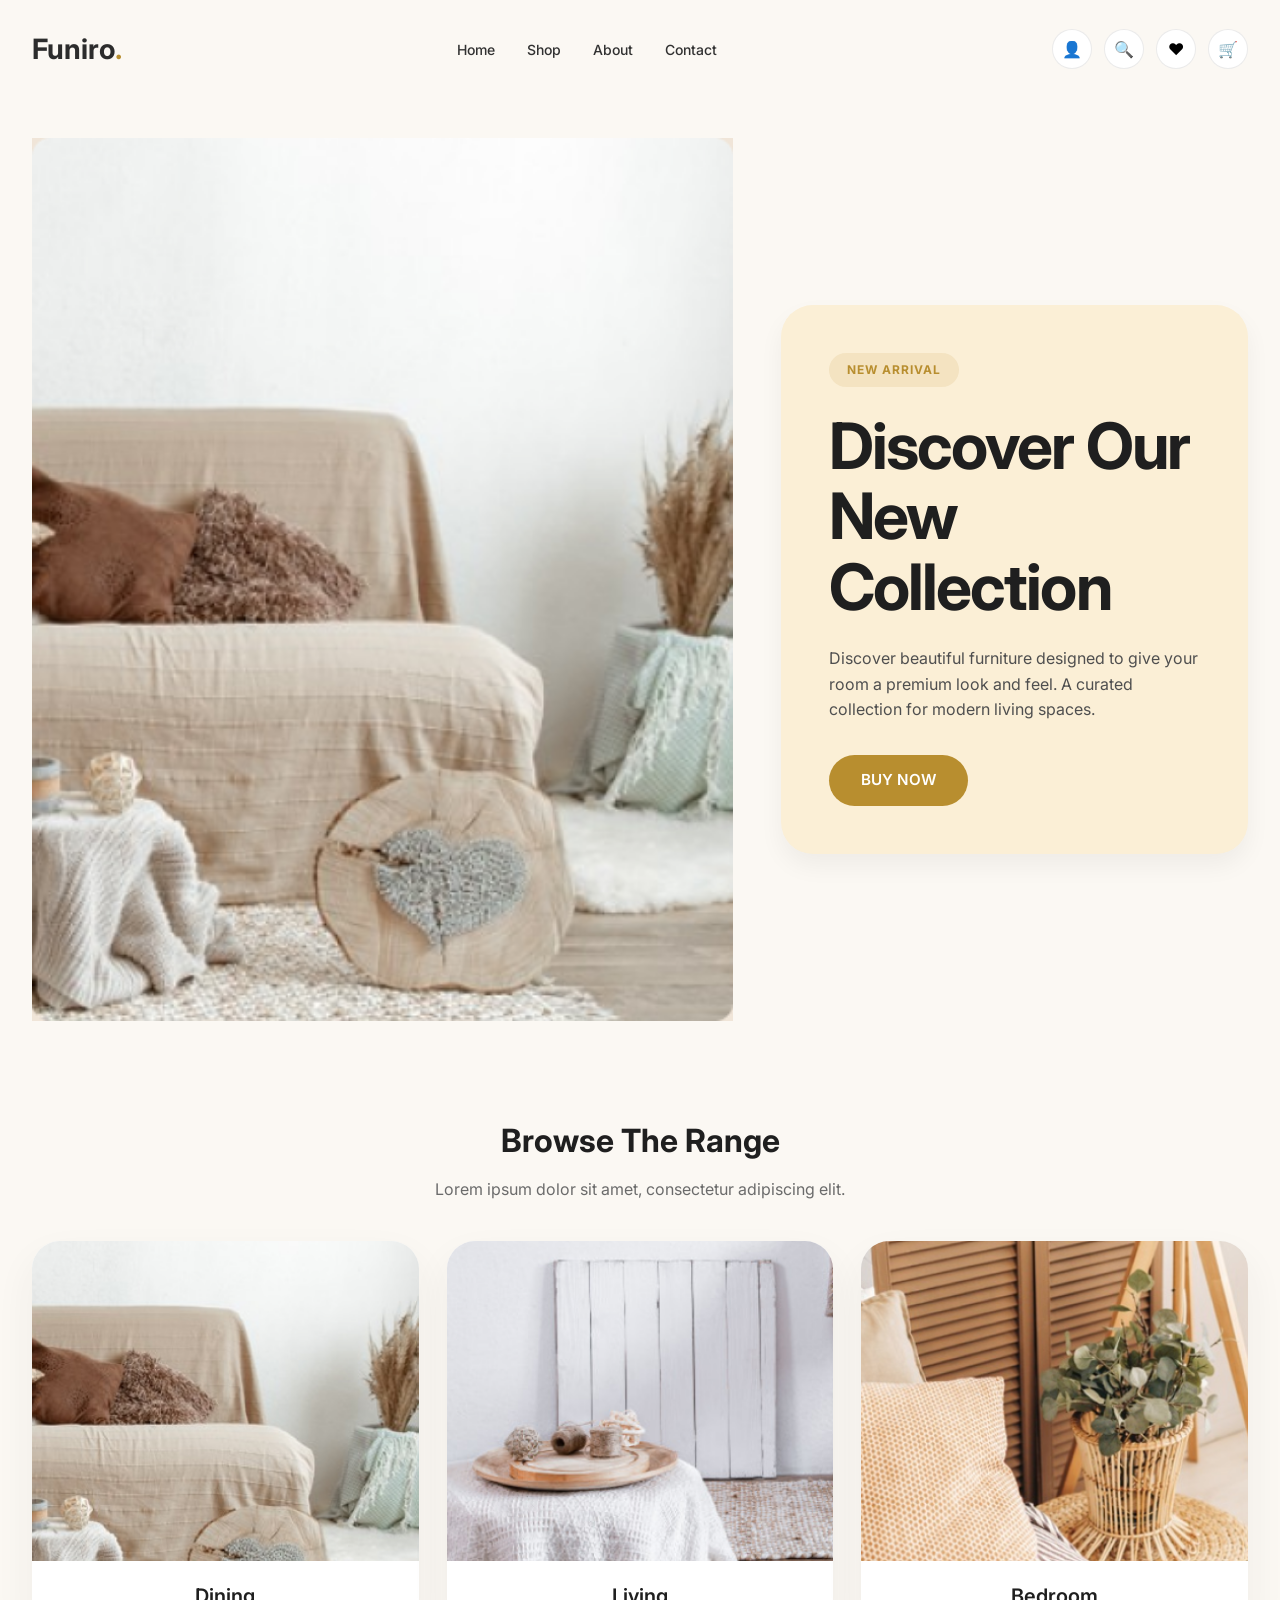
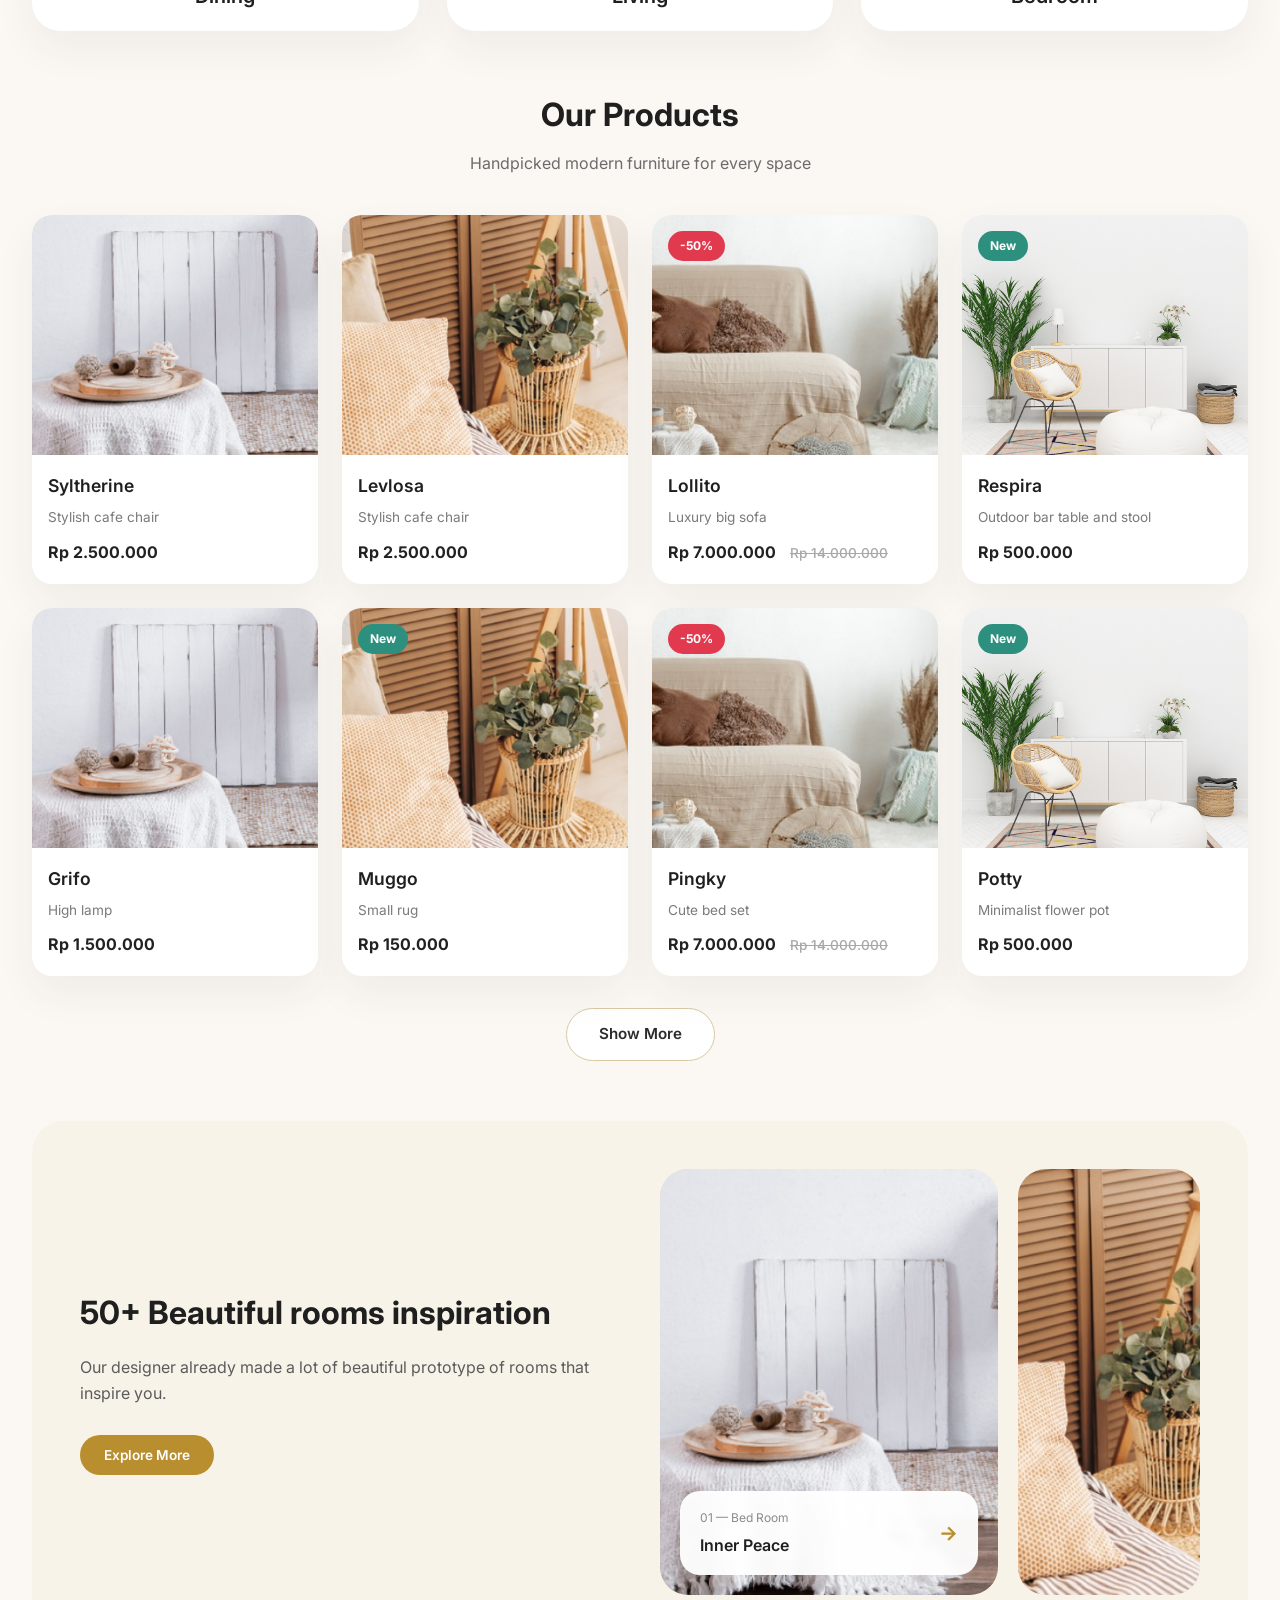
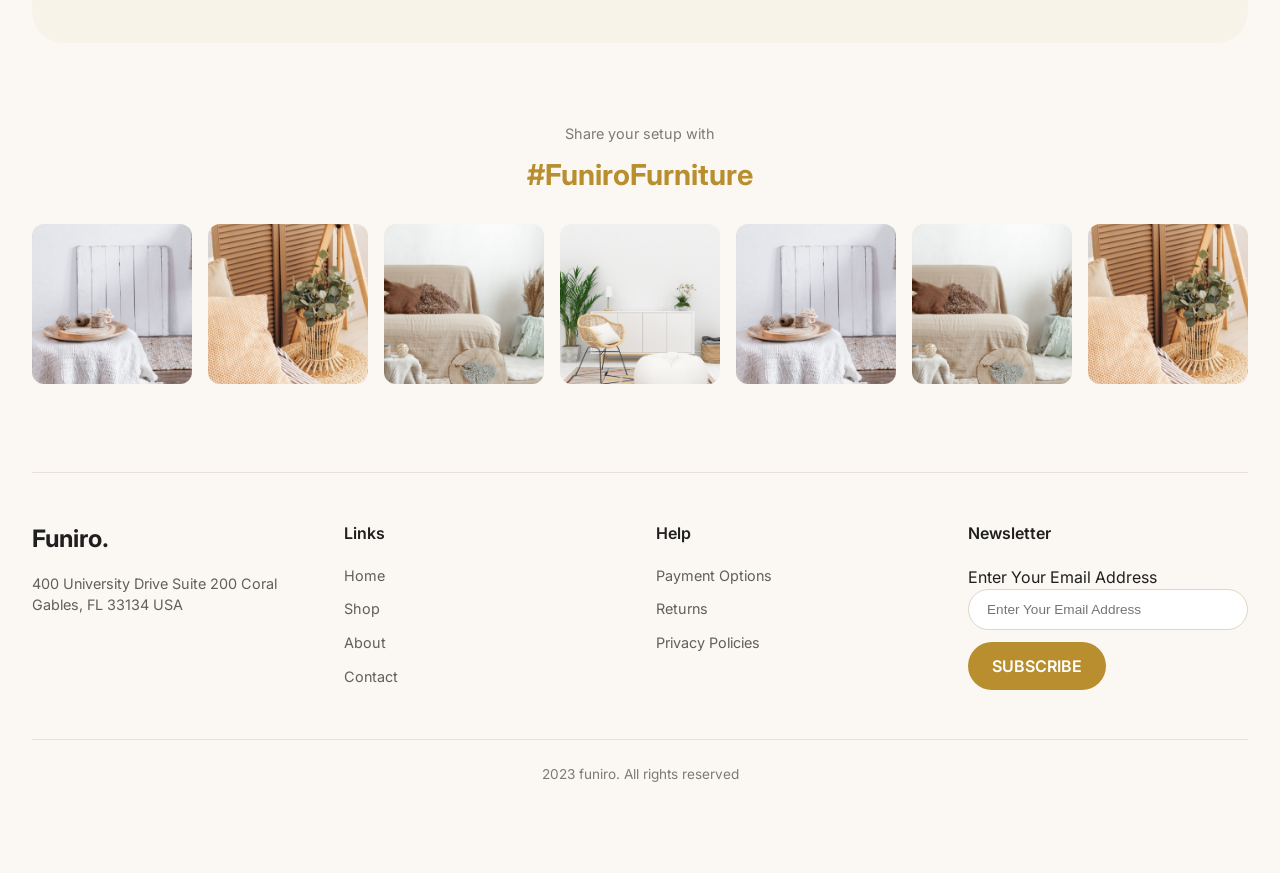
==== html/index.html @ c73a45d3 "first commit" ====
﻿<!DOCTYPE html>
<html lang="en">
<head>
  <meta charset="UTF-8">
  <meta name="viewport" content="width=device-width, initial-scale=1.0">
  <title>Funiro — Discover Modern Furniture</title>
  <link href="https://fonts.googleapis.com/css2?family=Inter:wght@300;400;500;600;700&display=swap" rel="stylesheet">
  <link rel="stylesheet" href="../css/sytles.css">
</head>
<body>
  <div class="page-container">
    <header class="site-header">
      <div class="brand-wrap">
        <div class="logo">Funiro<span>.</span></div>
      </div>
      <nav class="main-nav">
        <a href="#">Home</a>
        <a href="#">Shop</a>
        <a href="#">About</a>
        <a href="#">Contact</a>
      </nav>
      <div class="header-actions">
        <button class="icon-btn" aria-label="Account">👤</button>
        <button class="icon-btn" aria-label="Search">🔍</button>
        <button class="icon-btn" aria-label="Favorites">♥</button>
        <button class="icon-btn" aria-label="Cart">🛒</button>
      </div>
    </header>

    <section class="hero-section">
      <div class="hero-image-wrap">
        <img src="../images/Image-living%20room.png" alt="Modern furniture setup" />
      </div>
      <div class="hero-copy">
        <div class="hero-copy-card">
          <span class="hero-label">New Arrival</span>
          <h1>Discover Our New Collection</h1>
          <p>Discover beautiful furniture designed to give your room a premium look and feel. A curated collection for modern living spaces.</p>
          <a href="#" class="btn btn-primary">BUY NOW</a>
        </div>
      </div>
    </section>

    <section class="section-block">
      <div class="section-heading">
        <h2>Browse The Range</h2>
        <p>Lorem ipsum dolor sit amet, consectetur adipiscing elit.</p>
      </div>
      <div class="range-grid">
        <article class="range-card">
          <img src="../images/Image-living%20room.png" alt="Dining" />
          <h3>Dining</h3>
        </article>
        <article class="range-card">
          <img src="../images/Mask%20Group.png" alt="Living" />
          <h3>Living</h3>
        </article>
        <article class="range-card">
          <img src="../images/Mask%20Group%20(1).png" alt="Bedroom" />
          <h3>Bedroom</h3>
        </article>
      </div>
    </section>

    <section class="section-block">
      <div class="section-heading">
        <h2>Our Products</h2>
        <p>Handpicked modern furniture for every space</p>
      </div>
      <div class="products-grid">
        <article class="product-card">
          <img src="../images/Mask%20Group.png" alt="Syltherine" />
          <div class="product-info">
            <h3>Syltherine</h3>
            <p>Stylish cafe chair</p>
            <span class="price">Rp 2.500.000</span>
          </div>
        </article>

        <article class="product-card product-card--highlight">
          <img src="../images/Mask%20Group%20(1).png" alt="Levlosa" />
          <div class="product-overlay">
            <a href="#" class="btn btn-primary btn-block">Add to cart</a>
            <div class="product-actions">
              <a href="#">Share</a>
              <a href="#">Compare</a>
              <a href="#">Like</a>
            </div>
          </div>
          <div class="product-info">
            <h3>Levlosa</h3>
            <p>Stylish cafe chair</p>
            <span class="price">Rp 2.500.000</span>
          </div>
        </article>

        <article class="product-card">
          <div class="product-tag product-tag--sale">-50%</div>
          <img src="../images/Image-living%20room.png" alt="Lollito" />
          <div class="product-info">
            <h3>Lollito</h3>
            <p>Luxury big sofa</p>
            <span class="price">Rp 7.000.000</span>
            <span class="price old">Rp 14.000.000</span>
          </div>
        </article>

        <article class="product-card">
          <div class="product-tag product-tag--new">New</div>
          <img src="../images/scandinavian-interior-mockup-wall-decal-background%201.png" alt="Respira" />
          <div class="product-info">
            <h3>Respira</h3>
            <p>Outdoor bar table and stool</p>
            <span class="price">Rp 500.000</span>
          </div>
        </article>

        <article class="product-card">
          <img src="../images/Mask%20Group.png" alt="Grifo" />
          <div class="product-info">
            <h3>Grifo</h3>
            <p>High lamp</p>
            <span class="price">Rp 1.500.000</span>
          </div>
        </article>

        <article class="product-card">
          <div class="product-tag product-tag--new">New</div>
          <img src="../images/Mask%20Group%20(1).png" alt="Muggo" />
          <div class="product-info">
            <h3>Muggo</h3>
            <p>Small rug</p>
            <span class="price">Rp 150.000</span>
          </div>
        </article>

        <article class="product-card">
          <div class="product-tag product-tag--sale">-50%</div>
          <img src="../images/Image-living%20room.png" alt="Pingky" />
          <div class="product-info">
            <h3>Pingky</h3>
            <p>Cute bed set</p>
            <span class="price">Rp 7.000.000</span>
            <span class="price old">Rp 14.000.000</span>
          </div>
        </article>

        <article class="product-card">
          <div class="product-tag product-tag--new">New</div>
          <img src="../images/scandinavian-interior-mockup-wall-decal-background%201.png" alt="Potty" />
          <div class="product-info">
            <h3>Potty</h3>
            <p>Minimalist flower pot</p>
            <span class="price">Rp 500.000</span>
          </div>
        </article>
      </div>
      <div class="section-action">
        <a href="#" class="btn btn-outline">Show More</a>
      </div>
    </section>

    <section class="inspiration-section">
      <div class="inspiration-copy">
        <h2>50+ Beautiful rooms inspiration</h2>
        <p>Our designer already made a lot of beautiful prototype of rooms that inspire you.</p>
        <a href="#" class="btn btn-primary btn-small">Explore More</a>
      </div>
      <div class="inspiration-grid">
        <div class="inspiration-large">
          <img src="../images/Mask%20Group.png" alt="Inner Peace" />
          <div class="inspiration-card">
            <div>
              <span>01 — Bed Room</span>
              <h3>Inner Peace</h3>
            </div>
            <a href="#">→</a>
          </div>
        </div>
        <div class="inspiration-side">
          <img src="../images/Mask%20Group%20(1).png" alt="Room inspiration" />
        </div>
      </div>
    </section>

    <section class="social-section">
      <p class="social-label">Share your setup with</p>
      <h2>#FuniroFurniture</h2>
      <div class="social-gallery">
        <img src="../images/Mask%20Group.png" alt="Gallery Image" />
        <img src="../images/Mask%20Group%20(1).png" alt="Gallery Image" />
        <img src="../images/Image-living%20room.png" alt="Gallery Image" />
        <img src="../images/scandinavian-interior-mockup-wall-decal-background%201.png" alt="Gallery Image" />
        <img src="../images/Mask%20Group.png" alt="Gallery Image" />
        <img src="../images/Image-living%20room.png" alt="Gallery Image" />
        <img src="../images/Mask%20Group%20(1).png" alt="Gallery Image" />
      </div>
    </section>

    <footer class="site-footer">
      <div class="footer-grid">
        <div class="footer-col footer-brand">
          <h3>Funiro.</h3>
          <p>400 University Drive Suite 200 Coral Gables, FL 33134 USA</p>
        </div>
        <div class="footer-col">
          <h4>Links</h4>
          <a href="#">Home</a>
          <a href="#">Shop</a>
          <a href="#">About</a>
          <a href="#">Contact</a>
        </div>
        <div class="footer-col">
          <h4>Help</h4>
          <a href="#">Payment Options</a>
          <a href="#">Returns</a>
          <a href="#">Privacy Policies</a>
        </div>
        <div class="footer-col newsletter-col">
          <h4>Newsletter</h4>
          <p>Enter Your Email Address</p>
          <div class="newsletter-form">
            <input type="email" placeholder="Enter Your Email Address" />
            <button type="button">SUBSCRIBE</button>
          </div>
        </div>
      </div>
      <div class="footer-bottom">2023 funiro. All rights reserved</div>
    </footer>
  </div>
</body>
</html>
---- css/sytles.css ----
﻿* {
  margin: 0;
  padding: 0;
  box-sizing: border-box;
}

:root {
  color-scheme: light;
  font-family: "Inter", sans-serif;
  --color-primary: #b88e2f;
  --color-primary-dark: #9e7824;
  --color-dark: #2c2c2c;
  --color-text: #1f1f1f;
  --color-text-light: #4f4f4f;
  --color-text-muted: #6b6b6b;
  --color-bg: #fbf8f3;
  --color-card-bg: #ffffff;
  --color-border: #e9e2d8;
  --radius-sm: 12px;
  --radius-md: 20px;
  --radius-lg: 28px;
  --radius-xl: 32px;
  --shadow-sm: 0 5px 15px rgba(0, 0, 0, 0.03);
  --shadow-md: 0 12px 24px rgba(0, 0, 0, 0.05);
  --shadow-lg: 0 18px 40px rgba(49, 49, 49, 0.06);
}

body {
  background: var(--color-bg);
  color: var(--color-text);
  line-height: 1.5;
}

a {
  text-decoration: none;
  color: inherit;
}

button {
  font: inherit;
  border: none;
  background: none;
  cursor: pointer;
}

img {
  max-width: 100%;
  height: auto;
  display: block;
}

/* Layout */
.page-container {
  max-width: 1320px;
  margin: 0 auto;
  padding: 0 32px 64px;
}

/* Header */
.site-header {
  display: flex;
  justify-content: space-between;
  align-items: center;
  gap: 24px;
  padding: 28px 0;
  flex-wrap: wrap;
}

.logo {
  font-size: 28px;
  font-weight: 700;
  color: var(--color-dark);
}

.logo span {
  color: var(--color-primary);
}

.main-nav {
  display: flex;
  gap: 32px;
  flex-wrap: wrap;
}

.main-nav a {
  font-size: 14px;
  font-weight: 500;
  color: #313131;
  transition: color 0.2s ease;
}

.main-nav a:hover,
.main-nav a.active {
  color: var(--color-primary);
}

.header-actions {
  display: flex;
  gap: 12px;
}

.icon-btn {
  width: 40px;
  height: 40px;
  border: 1px solid rgba(0, 0, 0, 0.08);
  border-radius: 50%;
  background: #fff;
  display: grid;
  place-items: center;
  cursor: pointer;
  transition: all 0.2s ease;
}

.icon-btn:hover {
  border-color: var(--color-primary);
  color: var(--color-primary);
}

/* Hero Section */
.hero-section {
  display: grid;
  grid-template-columns: 1.2fr 0.8fr;
  gap: 48px;
  align-items: center;
  padding: 40px 0 56px;
}

.hero-copy {
  display: flex;
  align-items: center;
  min-height: 520px;
}

.hero-copy-card {
  width: 100%;
  background: #fbefd6;
  border-radius: 32px;
  padding: 48px;
  box-shadow: var(--shadow-md);
}

.hero-label {
  display: inline-flex;
  align-items: center;
  gap: 10px;
  padding: 8px 18px;
  border-radius: 999px;
  background: rgba(184, 142, 47, 0.12);
  color: var(--color-primary);
  font-size: 12px;
  font-weight: 700;
  letter-spacing: 1px;
  text-transform: uppercase;
  margin-bottom: 24px;
}

.hero-copy h1 {
  font-size: clamp(2.5rem, 5vw, 4.6rem);
  line-height: 1.1;
  letter-spacing: -0.03em;
  margin-bottom: 24px;
}

.hero-copy p {
  color: var(--color-text-light);
  line-height: 1.6;
  margin-bottom: 32px;
  font-size: 1rem;
}

/* Buttons */
.btn {
  display: inline-flex;
  align-items: center;
  justify-content: center;
  border-radius: 999px;
  padding: 14px 32px;
  font-weight: 600;
  transition: all 0.2s ease;
  cursor: pointer;
  border: none;
  font-size: 0.95rem;
}

.btn:hover {
  transform: translateY(-2px);
}

.btn-primary {
  background: var(--color-primary);
  color: #fff;
}

.btn-primary:hover {
  background: var(--color-primary-dark);
}

.btn-secondary {
  background: var(--color-dark);
  color: #fff;
}

.btn-secondary:hover {
  background: #1a1a1a;
}

.btn-outline {
  border: 1px solid #d9c9a4;
  background: #fff;
  color: var(--color-dark);
}

.btn-outline:hover {
  border-color: var(--color-primary);
  color: var(--color-primary);
}

.btn-small {
  padding: 10px 24px;
  font-size: 0.85rem;
}

/* Hero Card */
.hero-card {
  background: #fff;
  border-radius: var(--radius-xl);
  box-shadow: 0 30px 80px rgba(115, 76, 23, 0.12);
  overflow: hidden;
  position: relative;
}

.hero-image-wrap {
  width: 100%;
  min-height: 480px;
  background: #f0e5d8;
  display: flex;
  align-items: center;
  justify-content: center;
}

.hero-image-wrap img {
  width: 100%;
  height: 100%;
  object-fit: cover;
}

.hero-feature-card {
  position: absolute;
  bottom: 24px;
  left: 24px;
  right: 24px;
  background: rgba(255, 255, 255, 0.95);
  backdrop-filter: blur(4px);
  border-radius: var(--radius-md);
  padding: 24px;
  box-shadow: var(--shadow-md);
}

.feature-badge {
  display: inline-block;
  margin-bottom: 12px;
  color: var(--color-primary);
  font-weight: 700;
  letter-spacing: 1px;
  font-size: 0.75rem;
  text-transform: uppercase;
}

.hero-feature-card h2 {
  font-size: 1.5rem;
  margin-bottom: 8px;
}

.hero-feature-card p {
  color: #616161;
  line-height: 1.5;
  margin-bottom: 16px;
  font-size: 0.9rem;
}

/* Section Common */
.section-block {
  padding: 40px 0 20px;
}

.section-heading {
  text-align: center;
  margin-bottom: 40px;
}

.section-heading h2 {
  font-size: 2rem;
  font-weight: 700;
  margin-bottom: 12px;
}

.section-heading p {
  color: var(--color-text-muted);
  max-width: 500px;
  margin: 0 auto;
}

/* Range Grid */
.range-grid {
  display: grid;
  grid-template-columns: repeat(3, 1fr);
  gap: 28px;
}

.range-card {
  background: #fff;
  border-radius: var(--radius-lg);
  overflow: hidden;
  box-shadow: var(--shadow-lg);
  transition: transform 0.3s ease;
}

.range-card:hover {
  transform: translateY(-4px);
}

.range-card img {
  width: 100%;
  height: 320px;
  object-fit: cover;
}

.range-card h3 {
  padding: 20px 24px;
  font-size: 1.25rem;
  text-align: center;
  font-weight: 600;
}

/* Products Grid */
.products-grid {
  display: grid;
  grid-template-columns: repeat(4, 1fr);
  gap: 24px;
}

.product-card {
  position: relative;
  background: #fff;
  border-radius: var(--radius-md);
  overflow: hidden;
  box-shadow: var(--shadow-lg);
  transition: all 0.3s ease;
}

.product-card:hover {
  transform: translateY(-4px);
  box-shadow: 0 20px 35px rgba(0, 0, 0, 0.1);
}

.product-card img {
  width: 100%;
  height: 240px;
  object-fit: cover;
}

.product-info {
  padding: 18px 16px 20px;
}

.product-info h3 {
  font-size: 1.1rem;
  font-weight: 600;
  margin-bottom: 8px;
}

.product-info p {
  color: #7a7a7a;
  font-size: 0.85rem;
  margin-bottom: 12px;
}

.price {
  font-size: 1rem;
  font-weight: 700;
  color: #222;
}

.price.old {
  display: inline-block;
  margin-left: 10px;
  color: #a8a8a8;
  text-decoration: line-through;
  font-weight: 500;
  font-size: 0.85rem;
}

/* Product Tags */
.product-tag {
  position: absolute;
  top: 16px;
  left: 16px;
  padding: 6px 12px;
  border-radius: 999px;
  font-size: 0.75rem;
  font-weight: 700;
  color: #fff;
  z-index: 2;
}

.product-tag--sale {
  background: #e13a4f;
}

.product-tag--new {
  background: #2d8f7d;
}

/* Product Overlay (hover effect) */
.product-card--highlight {
  position: relative;
}

.product-overlay {
  position: absolute;
  inset: 0;
  background: rgba(0, 0, 0, 0.5);
  display: flex;
  flex-direction: column;
  justify-content: center;
  align-items: center;
  gap: 16px;
  opacity: 0;
  transition: opacity 0.25s ease;
  z-index: 3;
}

.product-card--highlight:hover .product-overlay {
  opacity: 1;
}

.product-overlay .btn {
  min-width: 140px;
}

.product-actions {
  display: flex;
  gap: 12px;
}

.product-actions a {
  color: #fff;
  font-size: 0.8rem;
  padding: 8px 16px;
  border: 1px solid rgba(255, 255, 255, 0.6);
  border-radius: 999px;
  transition: all 0.2s ease;
}

.product-actions a:hover {
  background: rgba(255, 255, 255, 0.2);
}

.section-action {
  display: flex;
  justify-content: center;
  margin-top: 32px;
}

/* Inspiration Section */
.inspiration-section {
  display: grid;
  grid-template-columns: 1fr 1fr;
  gap: 40px;
  align-items: center;
  padding: 48px;
  background: #f8f3e8;
  border-radius: var(--radius-xl);
  margin: 40px 0;
}

.inspiration-copy h2 {
  font-size: 2rem;
  font-weight: 700;
  margin-bottom: 18px;
}

.inspiration-copy p {
  color: #5b5b5b;
  line-height: 1.6;
  margin-bottom: 28px;
}

.inspiration-grid {
  display: grid;
  grid-template-columns: 1.3fr 0.7fr;
  gap: 20px;
}

.inspiration-large,
.inspiration-side {
  position: relative;
  border-radius: var(--radius-lg);
  overflow: hidden;
  min-height: 380px;
  background: #e4d9cc;
}

.inspiration-large img,
.inspiration-side img {
  width: 100%;
  height: 100%;
  object-fit: cover;
}

.inspiration-card {
  position: absolute;
  bottom: 20px;
  left: 20px;
  right: 20px;
  background: rgba(255, 255, 255, 0.95);
  backdrop-filter: blur(4px);
  border-radius: var(--radius-md);
  padding: 18px 20px;
  display: flex;
  justify-content: space-between;
  align-items: center;
}

.inspiration-card span {
  color: #8a8a8a;
  font-size: 0.75rem;
  display: block;
  margin-bottom: 6px;
}

.inspiration-card h3 {
  font-size: 1rem;
  font-weight: 600;
  margin: 0;
}

.inspiration-card a {
  color: var(--color-primary);
  font-size: 1.25rem;
  font-weight: 700;
}

/* Social / Funiro Section */
.social-section {
  text-align: center;
  padding: 40px 0;
}

.social-label {
  color: #7a7a7a;
  font-size: 0.9rem;
  margin-bottom: 8px;
}

.social-section h2 {
  font-size: 1.8rem;
  margin-bottom: 28px;
  color: var(--color-primary);
}

.social-gallery {
  display: grid;
  grid-template-columns: repeat(7, 1fr);
  gap: 16px;
}

.social-gallery img {
  width: 100%;
  aspect-ratio: 1 / 1;
  object-fit: cover;
  border-radius: var(--radius-sm);
  transition: transform 0.2s ease;
}

.social-gallery img:hover {
  transform: scale(1.02);
}

/* Footer */
.site-footer {
  margin-top: 48px;
  padding: 48px 0 24px;
  border-top: 1px solid var(--color-border);
}

.footer-grid {
  display: grid;
  grid-template-columns: repeat(4, 1fr);
  gap: 32px;
  margin-bottom: 40px;
}

.footer-brand h3 {
  font-size: 1.5rem;
  font-weight: 700;
  margin-bottom: 16px;
}

.footer-brand p {
  color: #5f5f5f;
  font-size: 0.9rem;
  line-height: 1.5;
}

.footer-col h4 {
  margin-bottom: 20px;
  font-size: 1rem;
  font-weight: 600;
}

.footer-col a {
  display: block;
  color: #5f5f5f;
  font-size: 0.9rem;
  margin-bottom: 12px;
  transition: color 0.2s ease;
}

.footer-col a:hover {
  color: var(--color-primary);
}

.newsletter-form {
  display: flex;
  gap: 12px;
  flex-wrap: wrap;
}

.newsletter-form input {
  flex: 1;
  min-width: 160px;
  padding: 12px 18px;
  border: 1px solid #ddd7c5;
  border-radius: 999px;
  font-size: 0.85rem;
  outline: none;
}

.newsletter-form input:focus {
  border-color: var(--color-primary);
}

.newsletter-form button {
  background: var(--color-primary);
  color: #fff;
  border: none;
  border-radius: 999px;
  padding: 12px 24px;
  cursor: pointer;
  font-weight: 600;
  transition: background 0.2s ease;
}

.newsletter-form button:hover {
  background: var(--color-primary-dark);
}

.footer-bottom {
  text-align: center;
  color: #7b7b7b;
  font-size: 0.85rem;
  padding-top: 24px;
  border-top: 1px solid var(--color-border);
}

/* Responsive Breakpoints */
@media (max-width: 1140px) {
  .hero-section,
  .inspiration-section {
    grid-template-columns: 1fr;
  }

  .inspiration-section {
    padding: 36px;
  }

  .social-gallery {
    grid-template-columns: repeat(4, 1fr);
  }
}

@media (max-width: 880px) {
  .page-container {
    padding: 0 20px 48px;
  }

  .site-header {
    flex-direction: column;
    text-align: center;
  }

  .main-nav {
    justify-content: center;
  }

  .range-grid,
  .products-grid {
    grid-template-columns: repeat(2, 1fr);
  }

  .footer-grid {
    grid-template-columns: repeat(2, 1fr);
  }

  .social-gallery {
    grid-template-columns: repeat(3, 1fr);
  }
}

@media (max-width: 680px) {
  .hero-copy h1 {
    font-size: 2rem;
  }

  .hero-feature-card {
    position: relative;
    margin-top: -40px;
    margin-left: 16px;
    margin-right: 16px;
    bottom: auto;
    left: auto;
    right: auto;
  }

  .hero-card {
    margin-bottom: 20px;
  }

  .range-grid,
  .products-grid {
    grid-template-columns: 1fr;
  }

  .inspiration-section {
    padding: 24px;
  }

  .inspiration-grid {
    grid-template-columns: 1fr;
  }

  .social-gallery {
    grid-template-columns: repeat(2, 1fr);
  }

  .footer-grid {
    grid-template-columns: 1fr;
    text-align: center;
  }

  .newsletter-form {
    justify-content: center;
  }

  .section-heading h2 {
    font-size: 1.6rem;
  }
}
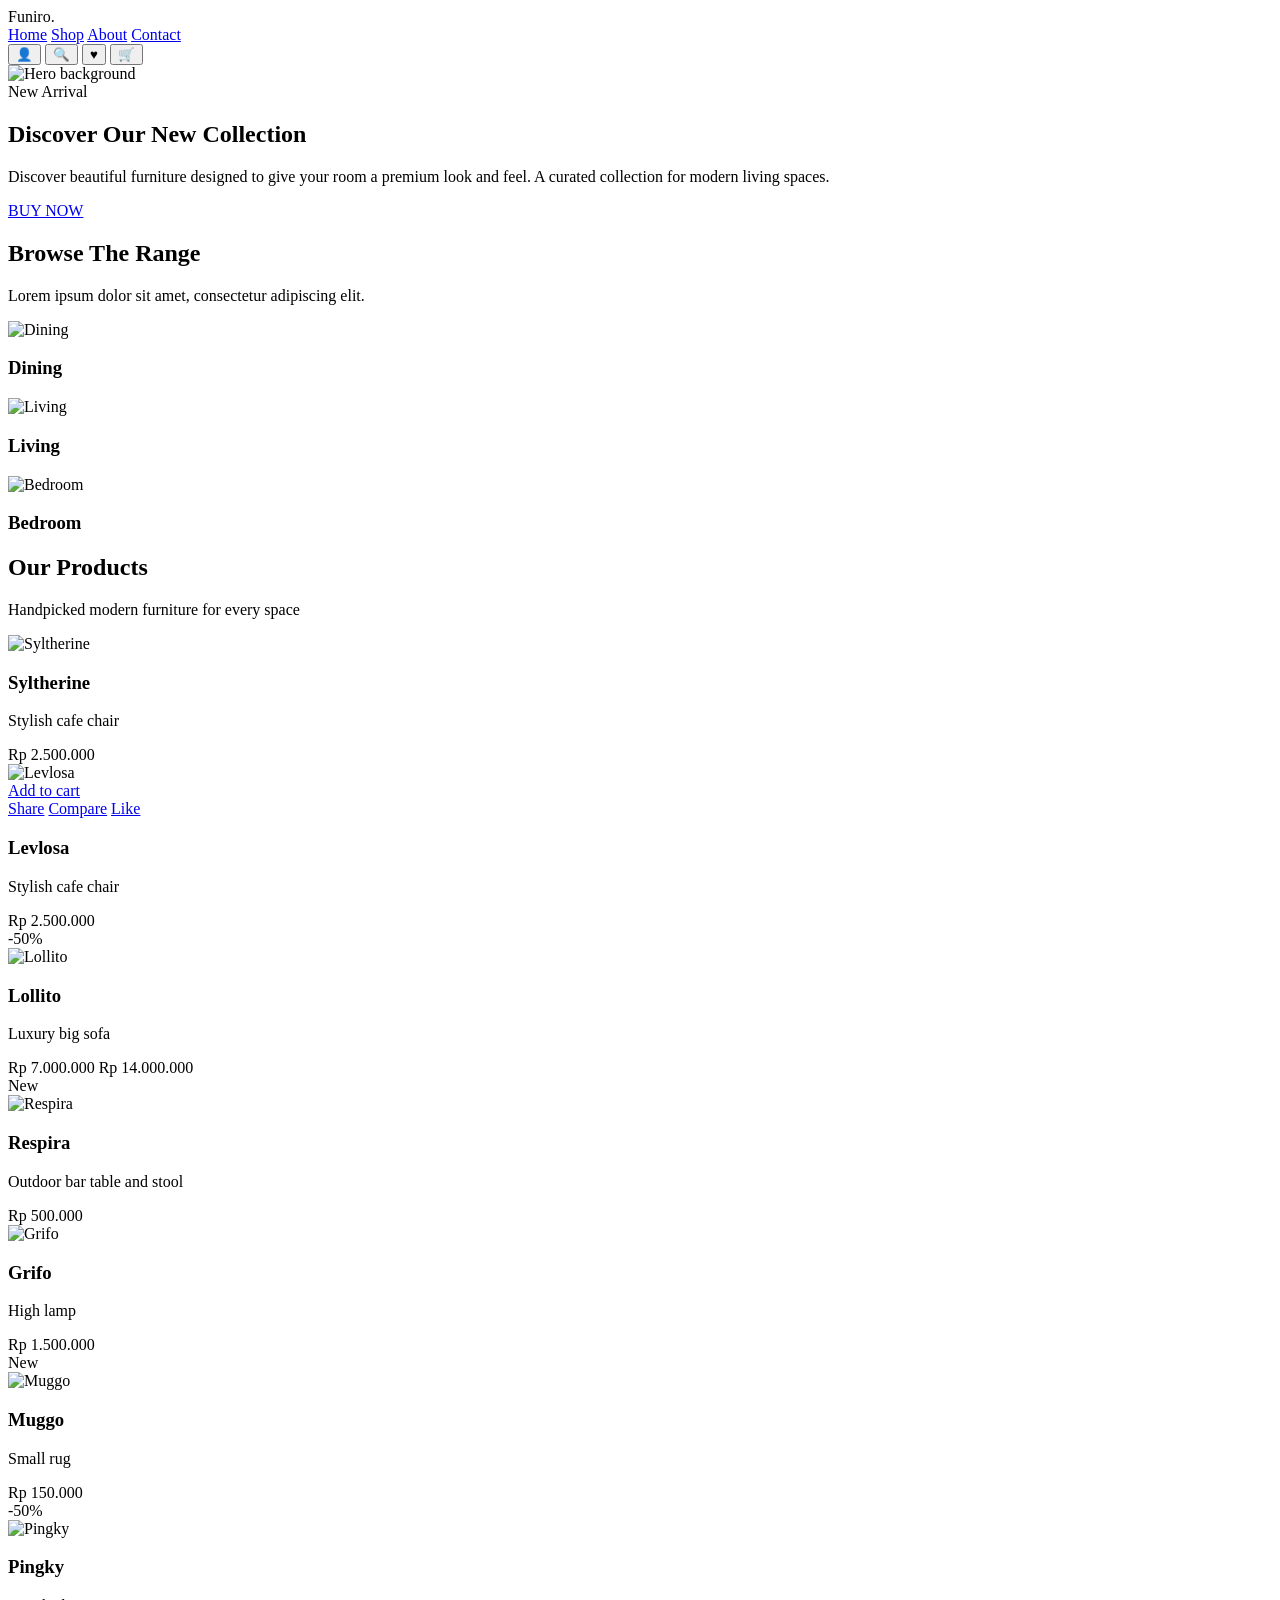
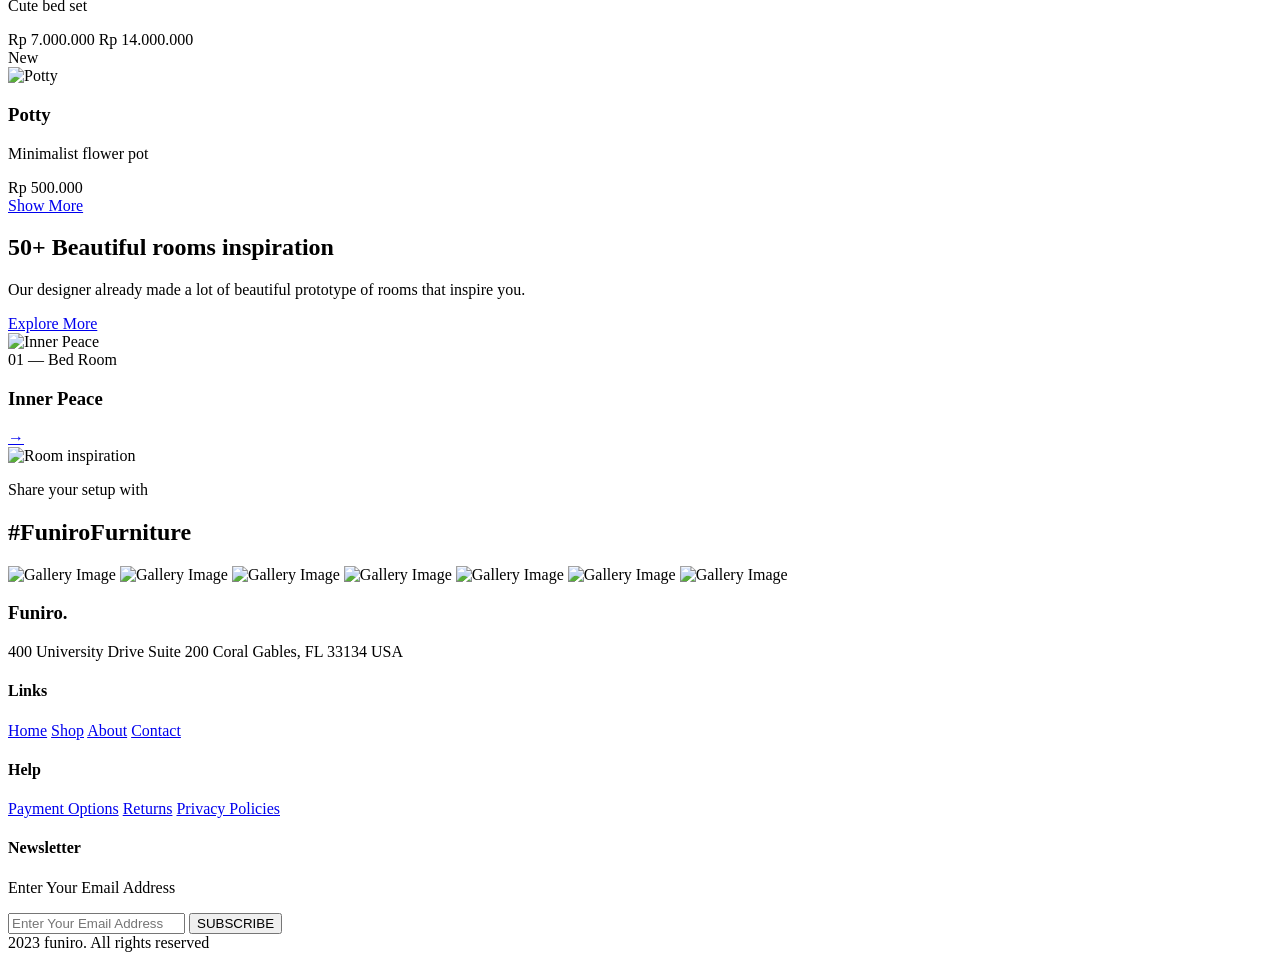
==== commit b882561c: "updated the entire codes" ====
--- a/html/index.html
+++ b/html/index.html
@@ -5,7 +5,9 @@
   <meta name="viewport" content="width=device-width, initial-scale=1.0">
   <title>Funiro — Discover Modern Furniture</title>
   <link href="https://fonts.googleapis.com/css2?family=Inter:wght@300;400;500;600;700&display=swap" rel="stylesheet">
-  <link rel="stylesheet" href="../css/sytles.css">
+  <!-- Link to external CSS file -->
+  <link rel="stylesheet" href="css/sytles.css">
+  <script src="js/index.js" defer></script>
 </head>
 <body>
   <div class="page-container">
@@ -28,11 +30,9 @@
     </header>
 
     <section class="hero-section">
-      <div class="hero-image-wrap">
-        <img src="../images/Image-living%20room.png" alt="Modern furniture setup" />
-      </div>
+      <img src="images/herosection.png" alt="Hero background" class="hero-bg">
       <div class="hero-copy">
-        <div class="hero-copy-card">
+        <div class="hero-content-card">
           <span class="hero-label">New Arrival</span>
           <h1>Discover Our New Collection</h1>
           <p>Discover beautiful furniture designed to give your room a premium look and feel. A curated collection for modern living spaces.</p>
@@ -48,15 +48,15 @@
       </div>
       <div class="range-grid">
         <article class="range-card">
-          <img src="../images/Image-living%20room.png" alt="Dining" />
+          <img src="images/image-livingroom.png" alt="Dining" />
           <h3>Dining</h3>
         </article>
-        <article class="range-card">
-          <img src="../images/Mask%20Group.png" alt="Living" />
+        <article class="range-card1">
+          <img src="images/mask-group-1.png" alt="Living" />
           <h3>Living</h3>
         </article>
-        <article class="range-card">
-          <img src="../images/Mask%20Group%20(1).png" alt="Bedroom" />
+        <article class="range-card2">
+          <img src="images/mask-group-2.png" alt="Bedroom" />
           <h3>Bedroom</h3>
         </article>
       </div>
@@ -69,7 +69,7 @@
       </div>
       <div class="products-grid">
         <article class="product-card">
-          <img src="../images/Mask%20Group.png" alt="Syltherine" />
+          <img src="images/mask-group.png" alt="Syltherine" />
           <div class="product-info">
             <h3>Syltherine</h3>
             <p>Stylish cafe chair</p>
@@ -78,7 +78,7 @@
         </article>
 
         <article class="product-card product-card--highlight">
-          <img src="../images/Mask%20Group%20(1).png" alt="Levlosa" />
+          <img src="images/mask-group-1.png" alt="Levlosa" />
           <div class="product-overlay">
             <a href="#" class="btn btn-primary btn-block">Add to cart</a>
             <div class="product-actions">
@@ -96,7 +96,7 @@
 
         <article class="product-card">
           <div class="product-tag product-tag--sale">-50%</div>
-          <img src="../images/Image-living%20room.png" alt="Lollito" />
+          <img src="images/image-livingroom.png" alt="Lollito" />
           <div class="product-info">
             <h3>Lollito</h3>
             <p>Luxury big sofa</p>
@@ -107,7 +107,7 @@
 
         <article class="product-card">
           <div class="product-tag product-tag--new">New</div>
-          <img src="../images/scandinavian-interior-mockup-wall-decal-background%201.png" alt="Respira" />
+          <img src="images/scandinavian-interior.png" alt="Respira" />
           <div class="product-info">
             <h3>Respira</h3>
             <p>Outdoor bar table and stool</p>
@@ -116,7 +116,7 @@
         </article>
 
         <article class="product-card">
-          <img src="../images/Mask%20Group.png" alt="Grifo" />
+          <img src="images/mask-group.png" alt="Grifo" />
           <div class="product-info">
             <h3>Grifo</h3>
             <p>High lamp</p>
@@ -126,7 +126,7 @@
 
         <article class="product-card">
           <div class="product-tag product-tag--new">New</div>
-          <img src="../images/Mask%20Group%20(1).png" alt="Muggo" />
+          <img src="images/mask-group-1.png" alt="Muggo" />
           <div class="product-info">
             <h3>Muggo</h3>
             <p>Small rug</p>
@@ -136,7 +136,7 @@
 
         <article class="product-card">
           <div class="product-tag product-tag--sale">-50%</div>
-          <img src="../images/Image-living%20room.png" alt="Pingky" />
+          <img src="images/image-livingroom.png" alt="Pingky" />
           <div class="product-info">
             <h3>Pingky</h3>
             <p>Cute bed set</p>
@@ -147,7 +147,7 @@
 
         <article class="product-card">
           <div class="product-tag product-tag--new">New</div>
-          <img src="../images/scandinavian-interior-mockup-wall-decal-background%201.png" alt="Potty" />
+          <img src="images/scandinavian-interior.png" alt="Potty" />
           <div class="product-info">
             <h3>Potty</h3>
             <p>Minimalist flower pot</p>
@@ -168,7 +168,7 @@
       </div>
       <div class="inspiration-grid">
         <div class="inspiration-large">
-          <img src="../images/Mask%20Group.png" alt="Inner Peace" />
+          <img src="images/mask-group.png" alt="Inner Peace" />
           <div class="inspiration-card">
             <div>
               <span>01 — Bed Room</span>
@@ -178,7 +178,7 @@
           </div>
         </div>
         <div class="inspiration-side">
-          <img src="../images/Mask%20Group%20(1).png" alt="Room inspiration" />
+          <img src="images/mask-group-1.png" alt="Room inspiration" />
         </div>
       </div>
     </section>
@@ -187,13 +187,13 @@
       <p class="social-label">Share your setup with</p>
       <h2>#FuniroFurniture</h2>
       <div class="social-gallery">
-        <img src="../images/Mask%20Group.png" alt="Gallery Image" />
-        <img src="../images/Mask%20Group%20(1).png" alt="Gallery Image" />
-        <img src="../images/Image-living%20room.png" alt="Gallery Image" />
-        <img src="../images/scandinavian-interior-mockup-wall-decal-background%201.png" alt="Gallery Image" />
-        <img src="../images/Mask%20Group.png" alt="Gallery Image" />
-        <img src="../images/Image-living%20room.png" alt="Gallery Image" />
-        <img src="../images/Mask%20Group%20(1).png" alt="Gallery Image" />
+        <img src="images/mask-group.png" alt="Gallery Image" />
+        <img src="images/mask-group-1.png" alt="Gallery Image" />
+        <img src="images/image-livingroom.png" alt="Gallery Image" />
+        <img src="images/scandinavian-interior.png" alt="Gallery Image" />
+        <img src="images/mask-group.png" alt="Gallery Image" />
+        <img src="images/image-livingroom.png" alt="Gallery Image" />
+        <img src="images/mask-group-1.png" alt="Gallery Image" />
       </div>
     </section>
 
@@ -229,4 +229,4 @@
     </footer>
   </div>
 </body>
-</html>
+</html>
